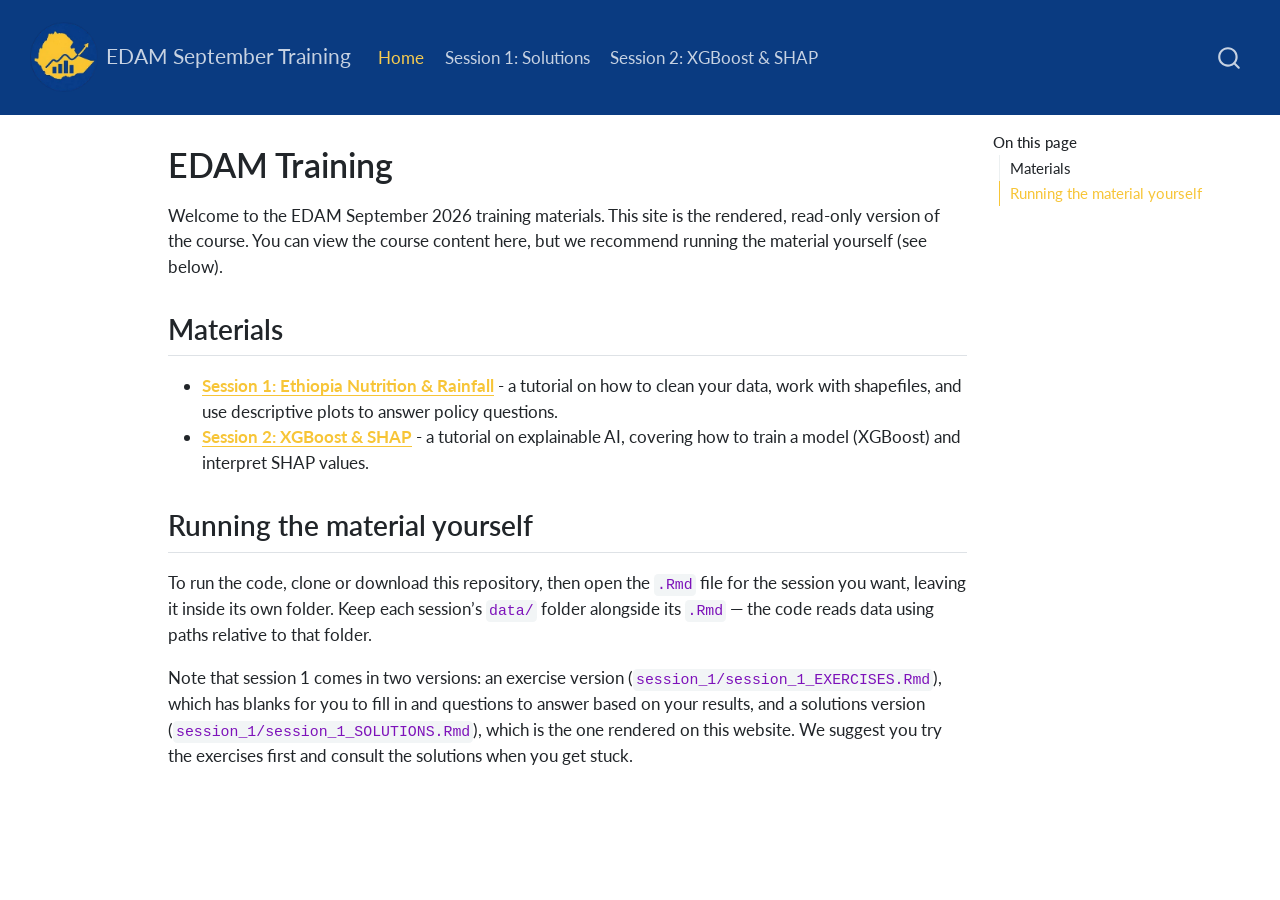
==== index.html @ 5fde9bac "Built site for gh-pages" ====
<!DOCTYPE html>
<html xmlns="http://www.w3.org/1999/xhtml" lang="en" xml:lang="en"><head>

<meta charset="utf-8">
<meta name="generator" content="quarto-1.10.18">

<meta name="viewport" content="width=device-width, initial-scale=1.0, user-scalable=yes">


<title>EDAM Training – EDAM September Training</title>
<style>
/* Default styles provided by pandoc.
** See https://pandoc.org/MANUAL.html#variables-for-html for config info.
*/
span.smallcaps{font-variant: small-caps;}
div.columns{display: flex; gap: 1.5em;}
div.column{flex: auto;}
@media screen {
div.columns{gap: min(4vw, 1.5em);}
div.column{overflow-x: auto;}
}
div.hanging-indent{margin-left: 1.5em; text-indent: -1.5em;}
ul.task-list{list-style: none;}
ul.task-list li input[type="checkbox"] {
  width: 0.8em;
  margin: 0 0.8em 0.2em -1em; /* quarto-specific, see https://github.com/quarto-dev/quarto-cli/issues/4556 */ 
  vertical-align: middle;
}
</style>


<script src="site_libs/quarto-nav/quarto-nav.js"></script>
<script src="site_libs/quarto-nav/headroom.min.js"></script>
<script src="site_libs/clipboard/clipboard.min.js"></script>
<script src="site_libs/quarto-search/autocomplete.umd.js"></script>
<script src="site_libs/quarto-search/fuse.min.js"></script>
<script src="site_libs/quarto-search/quarto-search.js"></script>
<meta name="quarto:offset" content="./">
<link href="./images/edam-logo.png" rel="icon" type="image/png">
<script src="site_libs/quarto-html/quarto.js" type="module"></script>
<script src="site_libs/quarto-html/tabsets/tabsets.js" type="module"></script>
<script src="site_libs/quarto-html/popper.min.js"></script>
<script src="site_libs/quarto-html/tippy.umd.min.js"></script>
<script src="site_libs/quarto-html/anchor.min.js"></script>
<link href="site_libs/quarto-html/tippy.css" rel="stylesheet">
<link href="site_libs/quarto-html/quarto-syntax-highlighting-64a204ab8560d761af7679ceaba22944.css" rel="stylesheet" id="quarto-text-highlighting-styles">
<script src="site_libs/bootstrap/bootstrap.min.js"></script>
<link href="site_libs/bootstrap/bootstrap-icons.css" rel="stylesheet">
<link href="site_libs/bootstrap/bootstrap-7088ab17021fba17771732c1f8e0bbb8.min.css" rel="stylesheet" append-hash="true" id="quarto-bootstrap" data-mode="light">
<script id="quarto-search-options" type="application/json">{
  "location": "navbar",
  "copy-button": false,
  "collapse-after": 3,
  "panel-placement": "end",
  "type": "overlay",
  "limit": 50,
  "keyboard-shortcut": [
    "f",
    "/",
    "s"
  ],
  "show-item-context": false,
  "language": {
    "search-no-results-text": "No results",
    "search-matching-documents-text": "matching documents",
    "search-copy-link-title": "Copy link to search",
    "search-hide-matches-text": "Hide additional matches",
    "search-more-match-text": "more match in this document",
    "search-more-matches-text": "more matches in this document",
    "search-clear-button-title": "Clear",
    "search-text-placeholder": "",
    "search-detached-cancel-button-title": "Cancel",
    "search-submit-button-title": "Submit",
    "search-label": "Search"
  }
}</script>


</head>

<body class="nav-fixed quarto-light">

<div id="quarto-search-results"></div>
  <header id="quarto-header" class="headroom fixed-top">
    <nav class="navbar navbar-expand-lg " data-bs-theme="dark">
      <div class="navbar-container container-fluid">
      <div class="navbar-brand-container mx-auto">
    <a href="./index.html" class="navbar-brand navbar-brand-logo">
    <img src="./images/edam-logo.png" alt="" class="navbar-logo light-content">
    <img src="./images/edam-logo.png" alt="" class="navbar-logo dark-content">
    </a>
    <a class="navbar-brand" href="./index.html">
    <span class="navbar-title">EDAM September Training</span>
    </a>
  </div>
            <div id="quarto-search" class="" title="Search"></div>
          <button class="navbar-toggler" type="button" data-bs-toggle="collapse" data-bs-target="#navbarCollapse" aria-controls="navbarCollapse" role="menu" aria-expanded="false" aria-label="Toggle navigation" onclick="if (window.quartoToggleHeadroom) { window.quartoToggleHeadroom(); }">
  <span class="navbar-toggler-icon"></span>
</button>
          <div class="collapse navbar-collapse" id="navbarCollapse">
            <ul class="navbar-nav navbar-nav-scroll me-auto">
  <li class="nav-item">
    <a class="nav-link active" href="./index.html" aria-current="page"> 
<span class="menu-text">Home</span></a>
  </li>  
  <li class="nav-item">
    <a class="nav-link" href="./session_1/session_1_SOLUTIONS.html"> 
<span class="menu-text">Session 1: Solutions</span></a>
  </li>  
  <li class="nav-item">
    <a class="nav-link" href="./session_2/xgboost_shap_workflow_tutorial.html"> 
<span class="menu-text">Session 2: XGBoost &amp; SHAP</span></a>
  </li>  
</ul>
          </div> <!-- /navcollapse -->
            <div class="quarto-navbar-tools">
</div>
      </div> <!-- /container-fluid -->
    </nav>
</header>
<!-- content -->
<div id="quarto-content" class="quarto-container page-columns page-rows-contents page-layout-article page-navbar">
<!-- sidebar -->
<!-- margin-sidebar -->
    <div id="quarto-margin-sidebar" class="sidebar margin-sidebar">
        <nav id="TOC" role="doc-toc" class="toc-active">
    <h2 id="toc-title">On this page</h2>
   
  <ul>
  <li><a href="#materials" id="toc-materials" class="nav-link active" data-scroll-target="#materials">Materials</a></li>
  <li><a href="#running-the-material-yourself" id="toc-running-the-material-yourself" class="nav-link" data-scroll-target="#running-the-material-yourself">Running the material yourself</a></li>
  </ul>
</nav>
    </div>
<!-- main -->
<main class="content" id="quarto-document-content">

<header id="title-block-header" class="quarto-title-block default">
<div class="quarto-title">
<h1 class="title">EDAM Training</h1>
</div>



<div class="quarto-title-meta">

    
  
    
  </div>
  


</header>


<p>Welcome to the EDAM September 2026 training materials. This site is the rendered, read-only version of the course. You can view the course content here, but we recommend running the material yourself (see below).</p>
<section id="materials" class="level2">
<h2 class="anchored" data-anchor-id="materials">Materials</h2>
<ul>
<li><a href="./session_1/session_1_SOLUTIONS.html"><strong>Session 1: Ethiopia Nutrition &amp; Rainfall</strong></a> - a tutorial on how to clean your data, work with shapefiles, and use descriptive plots to answer policy questions.</li>
<li><a href="./session_2/xgboost_shap_workflow_tutorial.html"><strong>Session 2: XGBoost &amp; SHAP</strong></a> - a tutorial on explainable AI, covering how to train a model (XGBoost) and interpret SHAP values.</li>
</ul>
</section>
<section id="running-the-material-yourself" class="level2">
<h2 class="anchored" data-anchor-id="running-the-material-yourself">Running the material yourself</h2>
<p>To run the code, clone or download this repository, then open the <code>.Rmd</code> file for the session you want, leaving it inside its own folder. Keep each session’s <code>data/</code> folder alongside its <code>.Rmd</code> — the code reads data using paths relative to that folder.</p>
<p>Note that session 1 comes in two versions: an exercise version (<code>session_1/session_1_EXERCISES.Rmd</code>), which has blanks for you to fill in and questions to answer based on your results, and a solutions version (<code>session_1/session_1_SOLUTIONS.Rmd</code>), which is the one rendered on this website. We suggest you try the exercises first and consult the solutions when you get stuck.</p>


</section>

</main> <!-- /main -->
<script id="quarto-html-after-body" type="application/javascript">
  window.document.addEventListener("DOMContentLoaded", function (event) {
    const icon = "";
    const anchorJS = new window.AnchorJS();
    anchorJS.options = {
      placement: 'right',
      icon: icon
    };
    anchorJS.add('.anchored');
    const isCodeAnnotation = (el) => {
      for (const clz of el.classList) {
        if (clz.startsWith('code-annotation-')) {                     
          return true;
        }
      }
      return false;
    }
    const onCopySuccess = function(e) {
      // button target
      const button = e.trigger;
      // don't keep focus
      button.blur();
      // flash "checked"
      button.classList.add('code-copy-button-checked');
      var currentTitle = button.getAttribute("title");
      button.setAttribute("title", "Copied!");
      let tooltip;
      if (window.bootstrap) {
        button.setAttribute("data-bs-toggle", "tooltip");
        button.setAttribute("data-bs-placement", "left");
        button.setAttribute("data-bs-title", "Copied!");
        tooltip = new bootstrap.Tooltip(button, 
          { trigger: "manual", 
            customClass: "code-copy-button-tooltip",
            offset: [0, -8]});
        tooltip.show();    
      }
      setTimeout(function() {
        if (tooltip) {
          tooltip.hide();
          button.removeAttribute("data-bs-title");
          button.removeAttribute("data-bs-toggle");
          button.removeAttribute("data-bs-placement");
        }
        button.setAttribute("title", currentTitle);
        button.classList.remove('code-copy-button-checked');
      }, 1000);
      // clear code selection
      e.clearSelection();
    }
    const getTextToCopy = function(trigger) {
      const outerScaffold = trigger.parentElement.cloneNode(true);
      const codeEl = outerScaffold.querySelector('code');
      for (const childEl of codeEl.children) {
        if (isCodeAnnotation(childEl)) {
          childEl.remove();
        }
      }
      return codeEl.innerText;
    }
    const clipboard = new window.ClipboardJS('.code-copy-button:not([data-in-quarto-modal])', {
      text: getTextToCopy
    });
    clipboard.on('success', onCopySuccess);
    if (window.document.getElementById('quarto-embedded-source-code-modal')) {
      const clipboardModal = new window.ClipboardJS('.code-copy-button[data-in-quarto-modal]', {
        text: getTextToCopy,
        container: window.document.getElementById('quarto-embedded-source-code-modal')
      });
      clipboardModal.on('success', onCopySuccess);
    }
      var localhostRegex = new RegExp(/^(?:http|https):\/\/localhost\:?[0-9]*\//);
      var mailtoRegex = new RegExp(/^mailto:/);
        var filterRegex = new RegExp("https:\/\/EDAM-Consortium\.github\.io\/september-training-2026\/");
      var isInternal = (href) => {
          return filterRegex.test(href) || localhostRegex.test(href) || mailtoRegex.test(href);
      }
      // Inspect non-navigation links and adorn them if external
     var links = window.document.querySelectorAll('a[href]:not(.nav-link):not(.navbar-brand):not(.toc-action):not(.sidebar-link):not(.sidebar-item-toggle):not(.pagination-link):not(.no-external):not([aria-hidden]):not(.dropdown-item):not(.quarto-navigation-tool):not(.about-link)');
      for (var i=0; i<links.length; i++) {
        const link = links[i];
        if (!isInternal(link.href)) {
          // undo the damage that might have been done by quarto-nav.js in the case of
          // links that we want to consider external
          if (link.dataset.originalHref !== undefined) {
            link.href = link.dataset.originalHref;
          }
        }
      }
    function tippyHover(el, contentFn, onTriggerFn, onUntriggerFn) {
      const config = {
        allowHTML: true,
        maxWidth: 500,
        delay: 100,
        arrow: false,
        appendTo: function(el) {
            return el.parentElement;
        },
        interactive: true,
        interactiveBorder: 10,
        theme: 'quarto',
        placement: 'bottom-start',
      };
      if (contentFn) {
        config.content = contentFn;
      }
      if (onTriggerFn) {
        config.onTrigger = onTriggerFn;
      }
      if (onUntriggerFn) {
        config.onUntrigger = onUntriggerFn;
      }
      window.tippy(el, config); 
    }
    const noterefs = window.document.querySelectorAll('a[role="doc-noteref"]');
    for (var i=0; i<noterefs.length; i++) {
      const ref = noterefs[i];
      tippyHover(ref, function() {
        // use id or data attribute instead here
        let href = ref.getAttribute('data-footnote-href') || ref.getAttribute('href');
        try { href = new URL(href).hash; } catch {}
        const id = href.replace(/^#\/?/, "");
        const note = window.document.getElementById(id);
        if (note) {
          return note.innerHTML;
        } else {
          return "";
        }
      });
    }
    const xrefs = window.document.querySelectorAll('a.quarto-xref');
    const processXRef = (id, note) => {
      // Strip column container classes
      const stripColumnClz = (el) => {
        el.classList.remove("page-full", "page-columns");
        if (el.children) {
          for (const child of el.children) {
            stripColumnClz(child);
          }
        }
      }
      stripColumnClz(note)
      if (id === null || id.startsWith('sec-')) {
        // Special case sections, only their first couple elements
        const container = document.createElement("div");
        if (note.children && note.children.length > 2) {
          container.appendChild(note.children[0].cloneNode(true));
          for (let i = 1; i < note.children.length; i++) {
            const child = note.children[i];
            if (child.tagName === "P" && child.innerText === "") {
              continue;
            } else {
              container.appendChild(child.cloneNode(true));
              break;
            }
          }
          if (window.Quarto?.typesetMath) {
            window.Quarto.typesetMath(container);
          }
          return container.innerHTML
        } else {
          if (window.Quarto?.typesetMath) {
            window.Quarto.typesetMath(note);
          }
          return note.innerHTML;
        }
      } else {
        // Remove any anchor links if they are present
        const anchorLink = note.querySelector('a.anchorjs-link');
        if (anchorLink) {
          anchorLink.remove();
        }
        if (window.Quarto?.typesetMath) {
          window.Quarto.typesetMath(note);
        }
        if (note.classList.contains("callout")) {
          return note.outerHTML;
        } else {
          return note.innerHTML;
        }
      }
    }
    for (var i=0; i<xrefs.length; i++) {
      const xref = xrefs[i];
      tippyHover(xref, undefined, function(instance) {
        instance.disable();
        let url = xref.getAttribute('href');
        let hash = undefined; 
        if (url.startsWith('#')) {
          hash = url;
        } else {
          try { hash = new URL(url).hash; } catch {}
        }
        if (hash) {
          const id = hash.replace(/^#\/?/, "");
          const note = window.document.getElementById(id);
          if (note !== null) {
            try {
              const html = processXRef(id, note.cloneNode(true));
              instance.setContent(html);
            } finally {
              instance.enable();
              instance.show();
            }
          } else {
            // See if we can fetch this
            fetch(url.split('#')[0])
            .then(res => res.text())
            .then(html => {
              const parser = new DOMParser();
              const htmlDoc = parser.parseFromString(html, "text/html");
              const note = htmlDoc.getElementById(id);
              if (note !== null) {
                const html = processXRef(id, note);
                instance.setContent(html);
              } 
            }).finally(() => {
              instance.enable();
              instance.show();
            });
          }
        } else {
          // See if we can fetch a full url (with no hash to target)
          // This is a special case and we should probably do some content thinning / targeting
          fetch(url)
          .then(res => res.text())
          .then(html => {
            const parser = new DOMParser();
            const htmlDoc = parser.parseFromString(html, "text/html");
            const note = htmlDoc.querySelector('main.content');
            if (note !== null) {
              // This should only happen for chapter cross references
              // (since there is no id in the URL)
              // remove the first header
              if (note.children.length > 0 && note.children[0].tagName === "HEADER") {
                note.children[0].remove();
              }
              const html = processXRef(null, note);
              instance.setContent(html);
            } 
          }).finally(() => {
            instance.enable();
            instance.show();
          });
        }
      }, function(instance) {
      });
    }
        let selectedAnnoteEl;
        const selectorForAnnotation = ( cell, annotation) => {
          let cellAttr = 'data-code-cell="' + cell + '"';
          let lineAttr = 'data-code-annotation="' +  annotation + '"';
          const selector = 'span[' + cellAttr + '][' + lineAttr + ']';
          return selector;
        }
        const selectCodeLines = (annoteEl) => {
          const doc = window.document;
          const targetCell = annoteEl.getAttribute("data-target-cell");
          const targetAnnotation = annoteEl.getAttribute("data-target-annotation");
          const annoteSpan = window.document.querySelector(selectorForAnnotation(targetCell, targetAnnotation));
          const lines = annoteSpan.getAttribute("data-code-lines").split(",");
          const lineIds = lines.map((line) => {
            return targetCell + "-" + line;
          })
          let top = null;
          let height = null;
          let parent = null;
          if (lineIds.length > 0) {
              //compute the position of the single el (top and bottom and make a div)
              const el = window.document.getElementById(lineIds[0]);
              top = el.offsetTop;
              height = el.offsetHeight;
              parent = el.parentElement.parentElement;
            if (lineIds.length > 1) {
              const lastEl = window.document.getElementById(lineIds[lineIds.length - 1]);
              const bottom = lastEl.offsetTop + lastEl.offsetHeight;
              height = bottom - top;
            }
            if (top !== null && height !== null && parent !== null) {
              // cook up a div (if necessary) and position it 
              let div = window.document.getElementById("code-annotation-line-highlight");
              if (div === null) {
                div = window.document.createElement("div");
                div.setAttribute("id", "code-annotation-line-highlight");
                div.style.position = 'absolute';
                parent.appendChild(div);
              }
              div.style.top = top - 2 + "px";
              div.style.height = height + 4 + "px";
              div.style.left = 0;
              let gutterDiv = window.document.getElementById("code-annotation-line-highlight-gutter");
              if (gutterDiv === null) {
                gutterDiv = window.document.createElement("div");
                gutterDiv.setAttribute("id", "code-annotation-line-highlight-gutter");
                gutterDiv.style.position = 'absolute';
                const codeCell = window.document.getElementById(targetCell);
                const gutter = codeCell.querySelector('.code-annotation-gutter');
                gutter.appendChild(gutterDiv);
              }
              gutterDiv.style.top = top - 2 + "px";
              gutterDiv.style.height = height + 4 + "px";
            }
            selectedAnnoteEl = annoteEl;
          }
        };
        const unselectCodeLines = () => {
          const elementsIds = ["code-annotation-line-highlight", "code-annotation-line-highlight-gutter"];
          elementsIds.forEach((elId) => {
            const div = window.document.getElementById(elId);
            if (div) {
              div.remove();
            }
          });
          selectedAnnoteEl = undefined;
        };
          // Handle positioning of the toggle
      window.addEventListener(
        "resize",
        throttle(() => {
          elRect = undefined;
          if (selectedAnnoteEl) {
            selectCodeLines(selectedAnnoteEl);
          }
        }, 10)
      );
      function throttle(fn, ms) {
      let throttle = false;
      let timer;
        return (...args) => {
          if(!throttle) { // first call gets through
              fn.apply(this, args);
              throttle = true;
          } else { // all the others get throttled
              if(timer) clearTimeout(timer); // cancel #2
              timer = setTimeout(() => {
                fn.apply(this, args);
                timer = throttle = false;
              }, ms);
          }
        };
      }
        // Attach click handler to the DT
        const annoteDls = window.document.querySelectorAll('dt[data-target-cell]');
        for (const annoteDlNode of annoteDls) {
          annoteDlNode.addEventListener('click', (event) => {
            const clickedEl = event.target;
            if (clickedEl !== selectedAnnoteEl) {
              unselectCodeLines();
              const activeEl = window.document.querySelector('dt[data-target-cell].code-annotation-active');
              if (activeEl) {
                activeEl.classList.remove('code-annotation-active');
              }
              selectCodeLines(clickedEl);
              clickedEl.classList.add('code-annotation-active');
            } else {
              // Unselect the line
              unselectCodeLines();
              clickedEl.classList.remove('code-annotation-active');
            }
          });
        }
    const findCites = (el) => {
      const parentEl = el.parentElement;
      if (parentEl) {
        const cites = parentEl.dataset.cites;
        if (cites) {
          return {
            el,
            cites: cites.split(' ')
          };
        } else {
          return findCites(el.parentElement)
        }
      } else {
        return undefined;
      }
    };
    var bibliorefs = window.document.querySelectorAll('a[role="doc-biblioref"]');
    for (var i=0; i<bibliorefs.length; i++) {
      const ref = bibliorefs[i];
      const citeInfo = findCites(ref);
      if (citeInfo) {
        tippyHover(citeInfo.el, function() {
          var popup = window.document.createElement('div');
          citeInfo.cites.forEach(function(cite) {
            var citeDiv = window.document.createElement('div');
            citeDiv.classList.add('hanging-indent');
            citeDiv.classList.add('csl-entry');
            var biblioDiv = window.document.getElementById('ref-' + cite);
            if (biblioDiv) {
              citeDiv.innerHTML = biblioDiv.innerHTML;
            }
            popup.appendChild(citeDiv);
          });
          return popup.innerHTML;
        });
      }
    }
  });
  </script>
</div> <!-- /content -->




</body></html>
---- site_libs/quarto-html/tippy.css ----
.tippy-box[data-animation=fade][data-state=hidden]{opacity:0}[data-tippy-root]{max-width:calc(100vw - 10px)}.tippy-box{position:relative;background-color:#333;color:#fff;border-radius:4px;font-size:14px;line-height:1.4;white-space:normal;outline:0;transition-property:transform,visibility,opacity}.tippy-box[data-placement^=top]>.tippy-arrow{bottom:0}.tippy-box[data-placement^=top]>.tippy-arrow:before{bottom:-7px;left:0;border-width:8px 8px 0;border-top-color:initial;transform-origin:center top}.tippy-box[data-placement^=bottom]>.tippy-arrow{top:0}.tippy-box[data-placement^=bottom]>.tippy-arrow:before{top:-7px;left:0;border-width:0 8px 8px;border-bottom-color:initial;transform-origin:center bottom}.tippy-box[data-placement^=left]>.tippy-arrow{right:0}.tippy-box[data-placement^=left]>.tippy-arrow:before{border-width:8px 0 8px 8px;border-left-color:initial;right:-7px;transform-origin:center left}.tippy-box[data-placement^=right]>.tippy-arrow{left:0}.tippy-box[data-placement^=right]>.tippy-arrow:before{left:-7px;border-width:8px 8px 8px 0;border-right-color:initial;transform-origin:center right}.tippy-box[data-inertia][data-state=visible]{transition-timing-function:cubic-bezier(.54,1.5,.38,1.11)}.tippy-arrow{width:16px;height:16px;color:#333}.tippy-arrow:before{content:"";position:absolute;border-color:transparent;border-style:solid}.tippy-content{position:relative;padding:5px 9px;z-index:1}
---- site_libs/quarto-html/quarto-syntax-highlighting-64a204ab8560d761af7679ceaba22944.css ----
/* quarto syntax highlight colors */
:root {
  --quarto-hl-ot-color: #003B4F;
  --quarto-hl-at-color: #657422;
  --quarto-hl-ss-color: #20794D;
  --quarto-hl-an-color: #5E5E5E;
  --quarto-hl-fu-color: #4758AB;
  --quarto-hl-st-color: #20794D;
  --quarto-hl-cf-color: #003B4F;
  --quarto-hl-op-color: #5E5E5E;
  --quarto-hl-er-color: #AD0000;
  --quarto-hl-bn-color: #AD0000;
  --quarto-hl-al-color: #AD0000;
  --quarto-hl-va-color: #111111;
  --quarto-hl-bu-color: inherit;
  --quarto-hl-ex-color: inherit;
  --quarto-hl-pp-color: #AD0000;
  --quarto-hl-in-color: #5E5E5E;
  --quarto-hl-vs-color: #20794D;
  --quarto-hl-wa-color: #5E5E5E;
  --quarto-hl-do-color: #5E5E5E;
  --quarto-hl-im-color: #00769E;
  --quarto-hl-ch-color: #20794D;
  --quarto-hl-dt-color: #AD0000;
  --quarto-hl-fl-color: #AD0000;
  --quarto-hl-co-color: #5E5E5E;
  --quarto-hl-cv-color: #5E5E5E;
  --quarto-hl-cn-color: #8f5902;
  --quarto-hl-sc-color: #5E5E5E;
  --quarto-hl-dv-color: #AD0000;
  --quarto-hl-kw-color: #003B4F;
}

/* other quarto variables */
:root {
  --quarto-font-monospace: SFMono-Regular, Menlo, Monaco, Consolas, "Liberation Mono", "Courier New", monospace;
}

/* syntax highlight based on Pandoc's rules */
pre > code.sourceCode > span {
  color: #003B4F;
}

code.sourceCode > span {
  color: #003B4F;
}

div.sourceCode,
div.sourceCode pre.sourceCode {
  color: #003B4F;
}

/* Normal */
code span {
  color: #003B4F;
}

/* Alert */
code span.al {
  color: #AD0000;
  font-style: inherit;
}

/* Annotation */
code span.an {
  color: #5E5E5E;
  font-style: inherit;
}

/* Attribute */
code span.at {
  color: #657422;
  font-style: inherit;
}

/* BaseN */
code span.bn {
  color: #AD0000;
  font-style: inherit;
}

/* BuiltIn */
code span.bu {
  font-style: inherit;
}

/* ControlFlow */
code span.cf {
  color: #003B4F;
  font-weight: bold;
  font-style: inherit;
}

/* Char */
code span.ch {
  color: #20794D;
  font-style: inherit;
}

/* Constant */
code span.cn {
  color: #8f5902;
  font-style: inherit;
}

/* Comment */
code span.co {
  color: #5E5E5E;
  font-style: inherit;
}

/* CommentVar */
code span.cv {
  color: #5E5E5E;
  font-style: italic;
}

/* Documentation */
code span.do {
  color: #5E5E5E;
  font-style: italic;
}

/* DataType */
code span.dt {
  color: #AD0000;
  font-style: inherit;
}

/* DecVal */
code span.dv {
  color: #AD0000;
  font-style: inherit;
}

/* Error */
code span.er {
  color: #AD0000;
  font-style: inherit;
}

/* Extension */
code span.ex {
  font-style: inherit;
}

/* Float */
code span.fl {
  color: #AD0000;
  font-style: inherit;
}

/* Function */
code span.fu {
  color: #4758AB;
  font-style: inherit;
}

/* Import */
code span.im {
  color: #00769E;
  font-style: inherit;
}

/* Information */
code span.in {
  color: #5E5E5E;
  font-style: inherit;
}

/* Keyword */
code span.kw {
  color: #003B4F;
  font-weight: bold;
  font-style: inherit;
}

/* Operator */
code span.op {
  color: #5E5E5E;
  font-style: inherit;
}

/* Other */
code span.ot {
  color: #003B4F;
  font-style: inherit;
}

/* Preprocessor */
code span.pp {
  color: #AD0000;
  font-style: inherit;
}

/* SpecialChar */
code span.sc {
  color: #5E5E5E;
  font-style: inherit;
}

/* SpecialString */
code span.ss {
  color: #20794D;
  font-style: inherit;
}

/* String */
code span.st {
  color: #20794D;
  font-style: inherit;
}

/* Variable */
code span.va {
  color: #111111;
  font-style: inherit;
}

/* VerbatimString */
code span.vs {
  color: #20794D;
  font-style: inherit;
}

/* Warning */
code span.wa {
  color: #5E5E5E;
  font-style: italic;
}

.prevent-inlining {
  content: "</";
}

/*# sourceMappingURL=9d8d5bb603a83b8298b89080a598c93b.css.map */
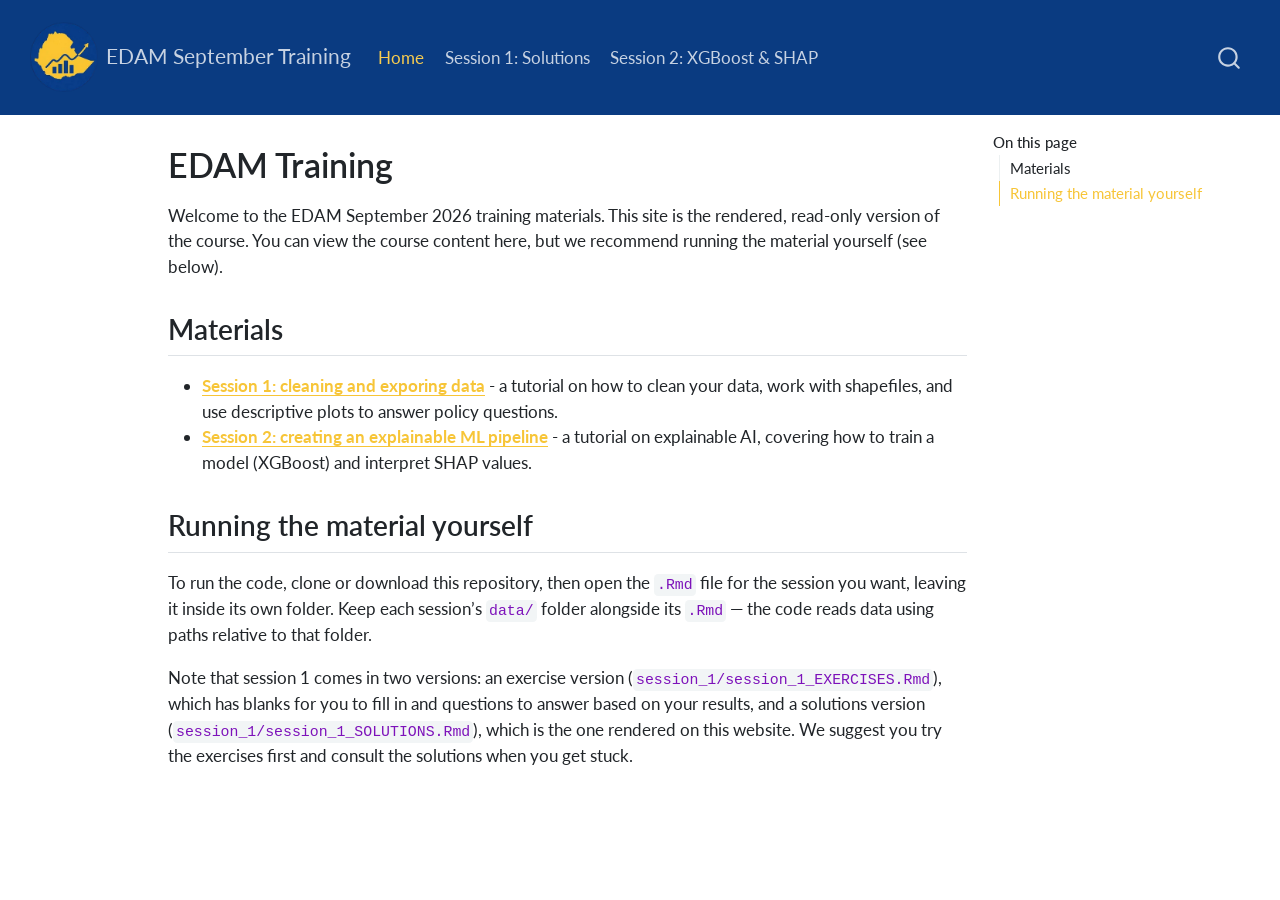
==== commit cb61b5d7: "Built site for gh-pages" ====
--- a/index.html
+++ b/index.html
@@ -158,8 +158,8 @@
 <section id="materials" class="level2">
 <h2 class="anchored" data-anchor-id="materials">Materials</h2>
 <ul>
-<li><a href="./session_1/session_1_SOLUTIONS.html"><strong>Session 1: Ethiopia Nutrition &amp; Rainfall</strong></a> - a tutorial on how to clean your data, work with shapefiles, and use descriptive plots to answer policy questions.</li>
-<li><a href="./session_2/xgboost_shap_workflow_tutorial.html"><strong>Session 2: XGBoost &amp; SHAP</strong></a> - a tutorial on explainable AI, covering how to train a model (XGBoost) and interpret SHAP values.</li>
+<li><a href="./session_1/session_1_SOLUTIONS.html"><strong>Session 1: cleaning and exporing data</strong></a> - a tutorial on how to clean your data, work with shapefiles, and use descriptive plots to answer policy questions.</li>
+<li><a href="./session_2/xgboost_shap_workflow_tutorial.html"><strong>Session 2: creating an explainable ML pipeline</strong></a> - a tutorial on explainable AI, covering how to train a model (XGBoost) and interpret SHAP values.</li>
 </ul>
 </section>
 <section id="running-the-material-yourself" class="level2">
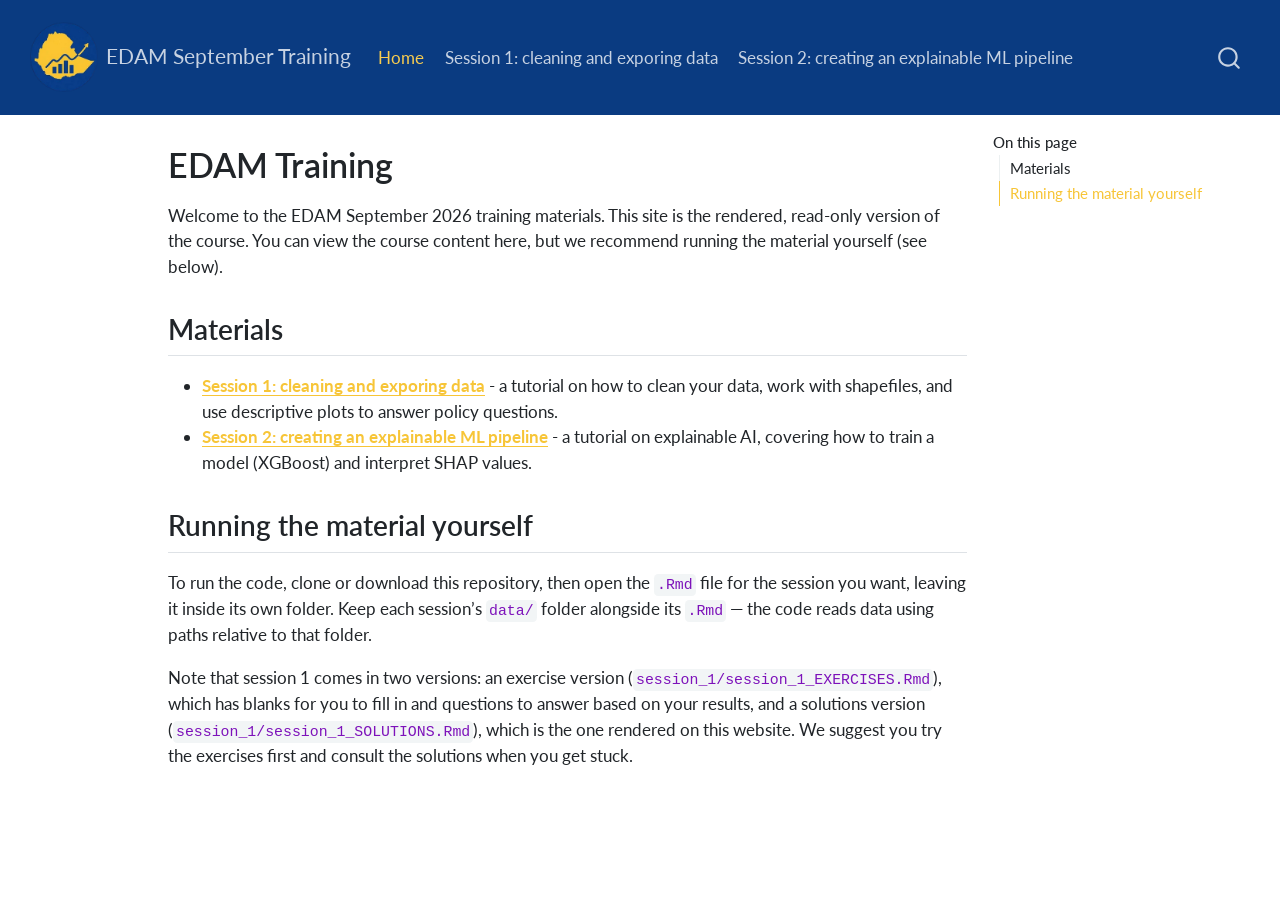
==== commit 2212ad83: "Built site for gh-pages" ====
--- a/index.html
+++ b/index.html
@@ -105,11 +105,11 @@
   </li>  
   <li class="nav-item">
     <a class="nav-link" href="./session_1/session_1_SOLUTIONS.html"> 
-<span class="menu-text">Session 1: Solutions</span></a>
+<span class="menu-text">Session 1: cleaning and exporing data</span></a>
   </li>  
   <li class="nav-item">
     <a class="nav-link" href="./session_2/xgboost_shap_workflow_tutorial.html"> 
-<span class="menu-text">Session 2: XGBoost &amp; SHAP</span></a>
+<span class="menu-text">Session 2: creating an explainable ML pipeline</span></a>
   </li>  
 </ul>
           </div> <!-- /navcollapse -->
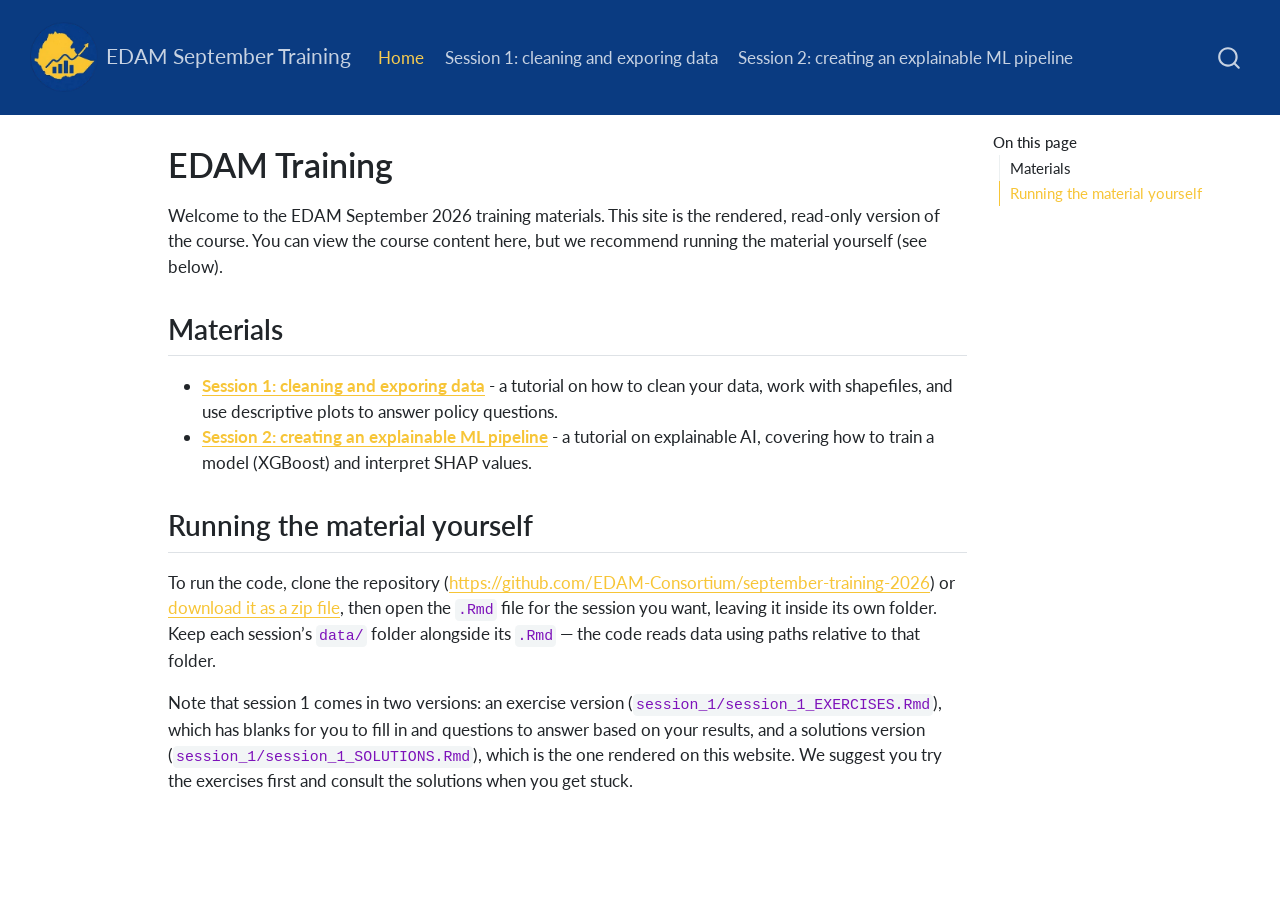
==== commit 587533b2: "Built site for gh-pages" ====
--- a/index.html
+++ b/index.html
@@ -164,7 +164,7 @@
 </section>
 <section id="running-the-material-yourself" class="level2">
 <h2 class="anchored" data-anchor-id="running-the-material-yourself">Running the material yourself</h2>
-<p>To run the code, clone or download this repository, then open the <code>.Rmd</code> file for the session you want, leaving it inside its own folder. Keep each session’s <code>data/</code> folder alongside its <code>.Rmd</code> — the code reads data using paths relative to that folder.</p>
+<p>To run the code, clone the repository (<a href="https://github.com/EDAM-Consortium/september-training-2026" class="uri">https://github.com/EDAM-Consortium/september-training-2026</a>) or <a href="https://github.com/EDAM-Consortium/september-training-2026/archive/refs/heads/main.zip">download it as a zip file</a>, then open the <code>.Rmd</code> file for the session you want, leaving it inside its own folder. Keep each session’s <code>data/</code> folder alongside its <code>.Rmd</code> — the code reads data using paths relative to that folder.</p>
 <p>Note that session 1 comes in two versions: an exercise version (<code>session_1/session_1_EXERCISES.Rmd</code>), which has blanks for you to fill in and questions to answer based on your results, and a solutions version (<code>session_1/session_1_SOLUTIONS.Rmd</code>), which is the one rendered on this website. We suggest you try the exercises first and consult the solutions when you get stuck.</p>
 
 
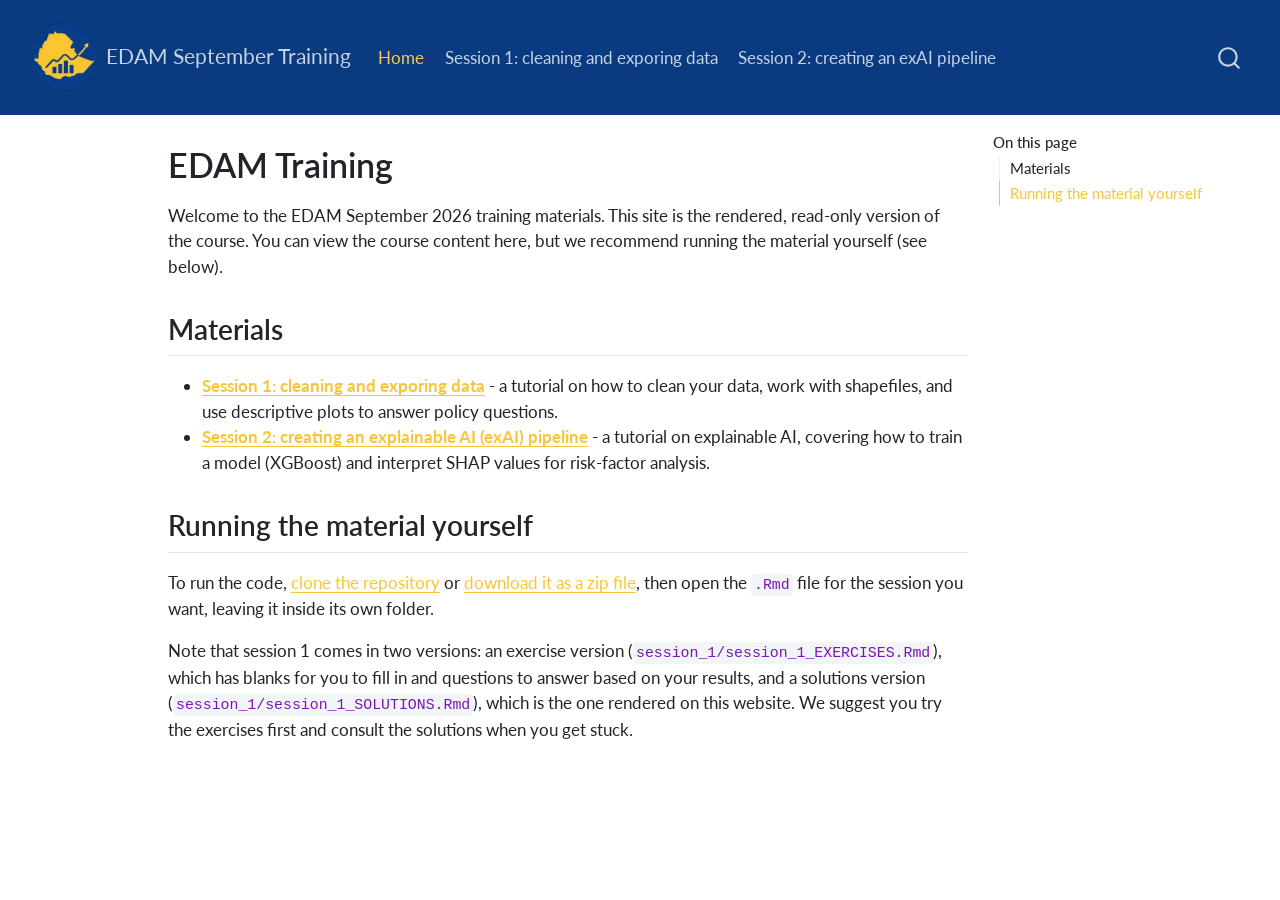
==== commit 0aa75aef: "Built site for gh-pages" ====
--- a/index.html
+++ b/index.html
@@ -109,7 +109,7 @@
   </li>  
   <li class="nav-item">
     <a class="nav-link" href="./session_2/xgboost_shap_workflow_tutorial.html"> 
-<span class="menu-text">Session 2: creating an explainable ML pipeline</span></a>
+<span class="menu-text">Session 2: creating an exAI pipeline</span></a>
   </li>  
 </ul>
           </div> <!-- /navcollapse -->
@@ -159,12 +159,12 @@
 <h2 class="anchored" data-anchor-id="materials">Materials</h2>
 <ul>
 <li><a href="./session_1/session_1_SOLUTIONS.html"><strong>Session 1: cleaning and exporing data</strong></a> - a tutorial on how to clean your data, work with shapefiles, and use descriptive plots to answer policy questions.</li>
-<li><a href="./session_2/xgboost_shap_workflow_tutorial.html"><strong>Session 2: creating an explainable ML pipeline</strong></a> - a tutorial on explainable AI, covering how to train a model (XGBoost) and interpret SHAP values.</li>
+<li><a href="./session_2/xgboost_shap_workflow_tutorial.html"><strong>Session 2: creating an explainable AI (exAI) pipeline</strong></a> - a tutorial on explainable AI, covering how to train a model (XGBoost) and interpret SHAP values for risk-factor analysis.</li>
 </ul>
 </section>
 <section id="running-the-material-yourself" class="level2">
 <h2 class="anchored" data-anchor-id="running-the-material-yourself">Running the material yourself</h2>
-<p>To run the code, clone the repository (<a href="https://github.com/EDAM-Consortium/september-training-2026" class="uri">https://github.com/EDAM-Consortium/september-training-2026</a>) or <a href="https://github.com/EDAM-Consortium/september-training-2026/archive/refs/heads/main.zip">download it as a zip file</a>, then open the <code>.Rmd</code> file for the session you want, leaving it inside its own folder. Keep each session’s <code>data/</code> folder alongside its <code>.Rmd</code> — the code reads data using paths relative to that folder.</p>
+<p>To run the code, <a href="https://github.com/EDAM-Consortium/september-training-2026">clone the repository</a> or <a href="https://github.com/EDAM-Consortium/september-training-2026/archive/refs/heads/main.zip">download it as a zip file</a>, then open the <code>.Rmd</code> file for the session you want, leaving it inside its own folder.</p>
 <p>Note that session 1 comes in two versions: an exercise version (<code>session_1/session_1_EXERCISES.Rmd</code>), which has blanks for you to fill in and questions to answer based on your results, and a solutions version (<code>session_1/session_1_SOLUTIONS.Rmd</code>), which is the one rendered on this website. We suggest you try the exercises first and consult the solutions when you get stuck.</p>
 
 
